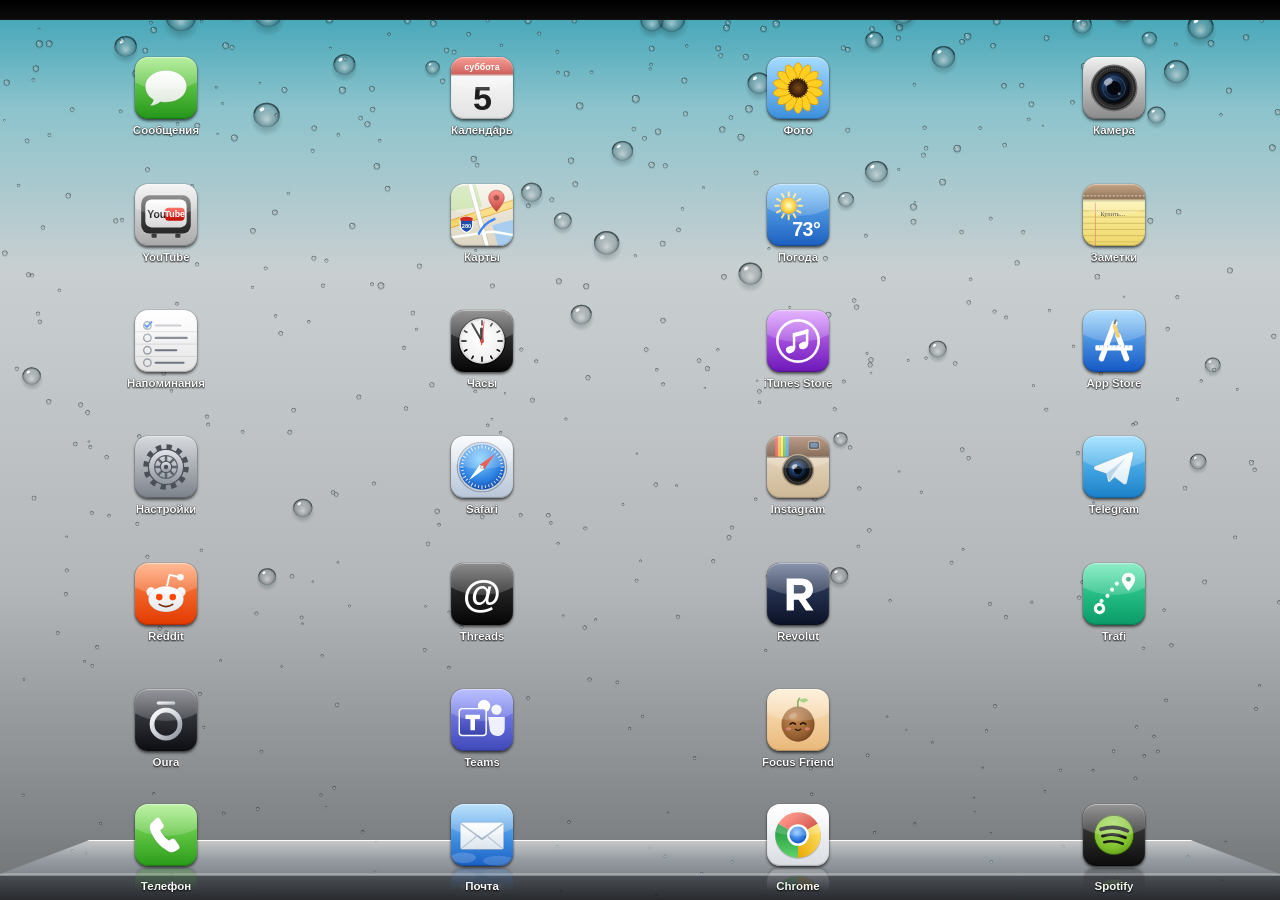
==== index.html @ aa241805 "Water-drops wallpaper and wallpaper picker from Photos Co-Authored-By: Claude Opus 5.5 <noreply@anth" ====
<!doctype html>
<html lang="ru">
<head>
  <meta charset="utf-8">
  <meta name="viewport" content="width=device-width, initial-scale=1, viewport-fit=cover, user-scalable=no">
  <title>Retro 5</title>
  <meta name="apple-mobile-web-app-capable" content="yes">
  <meta name="mobile-web-app-capable" content="yes">
  <meta name="apple-mobile-web-app-title" content="Retro 5">
  <meta name="apple-mobile-web-app-status-bar-style" content="black-translucent">
  <meta name="theme-color" content="#000000">
  <link rel="manifest" href="manifest.webmanifest">
  <link rel="apple-touch-icon" href="apple-touch-icon.png">
  <link rel="stylesheet" href="styles.css">
</head>
<body>
  <canvas id="wall"></canvas>
  <main class="screen">
    <div class="statusbar" aria-hidden="true">
      <span class="sb-time"></span>
      <span class="sb-battery"></span>
    </div>
    <nav class="grid" id="grid"></nav>
    <footer class="dock">
      <div class="shelf"></div>
      <nav class="dock-apps" id="dock"></nav>
    </footer>
  </main>
  <div class="sheet-backdrop" id="sheet" hidden>
    <div class="sheet">
      <button class="btn" id="pick-wall">Выбрать обои из Фото</button>
      <button class="btn" id="reset-wall">Стандартные обои</button>
      <button class="btn cancel" id="cancel-sheet">Отменить</button>
    </div>
  </div>
  <input type="file" id="wall-file" accept="image/*" hidden>
  <script src="wallpaper.js"></script>
  <script src="icons.js"></script>
  <script src="app.js"></script>
</body>
</html>
---- styles.css ----
:root {
  /* Safe areas: the black bar hides the Dynamic Island, the dock covers the home indicator. */
  --sat: env(safe-area-inset-top, 0px);
  --sab: env(safe-area-inset-bottom, 0px);
  --icon: 62px;
  --radius: 13px;
}

/* ?preview simulates the iPhone 16 Pro safe areas in a desktop browser. */
.preview {
  --sat: 62px;
  --sab: 34px;
}

* { box-sizing: border-box; -webkit-tap-highlight-color: transparent; }

html, body {
  margin: 0;
  height: 100%;
  overflow: hidden;
  background: #000;
  font-family: "Helvetica Neue", Helvetica, Arial, sans-serif;
  -webkit-user-select: none;
  user-select: none;
  -webkit-touch-callout: none;
}

#wall {
  position: fixed;
  inset: 0;
  width: 100%;
  height: 100%;
}

.screen {
  position: fixed;
  inset: 0;
  display: flex;
  flex-direction: column;
}

/* iOS draws its real status bar (time, battery) in white on top of this black strip. */
.statusbar {
  flex: none;
  height: max(var(--sat), 20px);
  background: linear-gradient(#000, #0b0b0b);
  border-bottom: 1px solid rgba(255, 255, 255, .08);
  display: flex;
  justify-content: space-between;
  align-items: flex-start;
  padding: 0 30px;
}
.sb-time, .sb-battery { display: none; }
.preview .sb-time, .preview .sb-battery { display: block; margin-top: 18px; color: #fff; font: 600 16px -apple-system, "Helvetica Neue", sans-serif; }
.preview .sb-battery { width: 26px; height: 12px; border: 1.5px solid rgba(255,255,255,.6); border-radius: 4px; padding: 1.5px; margin-top: 21px; }
.preview .sb-battery::after { content: ""; display: block; height: 100%; width: 80%; background: #fff; border-radius: 1.5px; }

.grid {
  flex: 1;
  display: grid;
  grid-template-columns: repeat(4, 1fr);
  grid-template-rows: repeat(6, 1fr);
  padding: 14px 8px 4px;
  min-height: 0;
  touch-action: none;
}

.app {
  display: flex;
  flex-direction: column;
  align-items: center;
  justify-content: center;
  gap: 5px;
  text-decoration: none;
  color: #fff;
  min-width: 0;
  -webkit-user-drag: none;
}

.icon {
  position: relative;
  width: var(--icon);
  height: var(--icon);
  border-radius: var(--radius);
  overflow: hidden;
  box-shadow: 0 2px 3px rgba(0, 0, 0, .6), 0 0 1px rgba(0, 0, 0, .8);
  background: #888;
}
.icon svg { display: block; width: 100%; height: 100%; }

/* Fine bevel on every icon */
.icon::before {
  content: "";
  position: absolute;
  inset: 0;
  border-radius: inherit;
  box-shadow: inset 0 1px 1px rgba(255, 255, 255, .45), inset 0 -1px 1px rgba(0, 0, 0, .25);
  z-index: 2;
  pointer-events: none;
}

/* The iOS 5 gloss: an ellipse of light over the top half */
.icon.gloss::after {
  content: "";
  position: absolute;
  left: -30%;
  width: 160%;
  top: -66%;
  height: 118%;
  border-radius: 50%;
  background: linear-gradient(rgba(255, 255, 255, .72), rgba(255, 255, 255, .16));
  z-index: 1;
  pointer-events: none;
}

.app:active .icon { filter: brightness(.55); }

.label {
  max-width: calc(var(--icon) + 18px);
  font-size: 11.5px;
  font-weight: 700;
  line-height: 1.1;
  white-space: nowrap;
  overflow: hidden;
  text-overflow: ellipsis;
  text-shadow: 0 1px 2px rgba(0, 0, 0, .95), 0 0 1px #000;
}

/* Glass shelf of the dock */
.dock {
  flex: none;
  position: relative;
  height: calc(104px + var(--sab));
}
.shelf {
  position: absolute;
  left: 0;
  right: 0;
  top: 44px;
  bottom: 0;
  clip-path: polygon(7% 0, 93% 0, 100% 34px, 100% 100%, 0 100%, 0 34px);
  background:
    linear-gradient(rgba(255, 255, 255, .95), rgba(255, 255, 255, .95)) top / 100% 1px no-repeat,
    linear-gradient(rgba(255, 255, 255, .58), rgba(220, 232, 245, .32) 18px, rgba(190, 205, 225, .2) 33px,
      rgba(255, 255, 255, .5) 34px, rgba(120, 130, 145, .35) 36px, rgba(40, 45, 55, .55) 60%, rgba(10, 12, 16, .7));
}
.dock-apps {
  position: relative;
  display: grid;
  grid-template-columns: repeat(4, 1fr);
  padding: 8px 8px 0;
}
.dock .app { justify-content: flex-start; gap: 14px; }
.dock .icon {
  -webkit-box-reflect: below 2px linear-gradient(transparent 62%, rgba(255, 255, 255, .28));
}

/* Edit mode: icons jiggle; the one being dragged is lifted */
@keyframes jiggle {
  0% { transform: rotate(-1.8deg); }
  50% { transform: rotate(1.8deg); }
  100% { transform: rotate(-1.8deg); }
}
.editing .grid .icon { animation: jiggle .26s infinite ease-in-out; }
.editing .grid .app:nth-child(2n) .icon { animation-delay: -.13s; }
.editing .grid .app:nth-child(3n) .icon { animation-duration: .3s; }
.app.dragging { position: relative; z-index: 10; }
.app.dragging .icon { animation: none; transform: scale(1.18); opacity: .85; }
.editing .app:active .icon { filter: none; }

/* iOS 5 action sheet for choosing the wallpaper */
.sheet-backdrop {
  position: fixed;
  inset: 0;
  z-index: 50;
  background: rgba(0, 0, 0, .45);
  display: flex;
  align-items: flex-end;
}
.sheet-backdrop[hidden] { display: none; }
.sheet {
  width: 100%;
  display: flex;
  flex-direction: column;
  gap: 10px;
  padding: 20px 20px calc(20px + var(--sab));
  background: linear-gradient(rgba(70, 76, 88, .92), rgba(22, 25, 32, .96));
  border-top: 1px solid rgba(255, 255, 255, .35);
  box-shadow: 0 -2px 8px rgba(0, 0, 0, .5);
  animation: sheet-up .25s ease-out;
}
@keyframes sheet-up { from { transform: translateY(100%); } }
.btn {
  height: 46px;
  border-radius: 10px;
  border: 1px solid #000;
  font: 700 19px "Helvetica Neue", Helvetica, Arial, sans-serif;
  color: #1c1c1c;
  text-shadow: 0 1px 0 rgba(255, 255, 255, .7);
  background: linear-gradient(#ffffff, #ececec 50%, #d9d9d9 51%, #cbcbcb);
  box-shadow: 0 1px 0 rgba(255, 255, 255, .2), inset 0 1px 0 #fff;
}
.btn:active { background: linear-gradient(#5d9df0, #2a6fd8 50%, #1a5fca 51%, #2b72db); color: #fff; text-shadow: none; }
.btn.cancel {
  margin-top: 6px;
  color: #fff;
  text-shadow: 0 -1px 0 rgba(0, 0, 0, .6);
  background: linear-gradient(#727272, #4c4c4c 50%, #3b3b3b 51%, #2c2c2c);
  box-shadow: 0 1px 0 rgba(255, 255, 255, .2), inset 0 1px 0 rgba(255, 255, 255, .35);
}
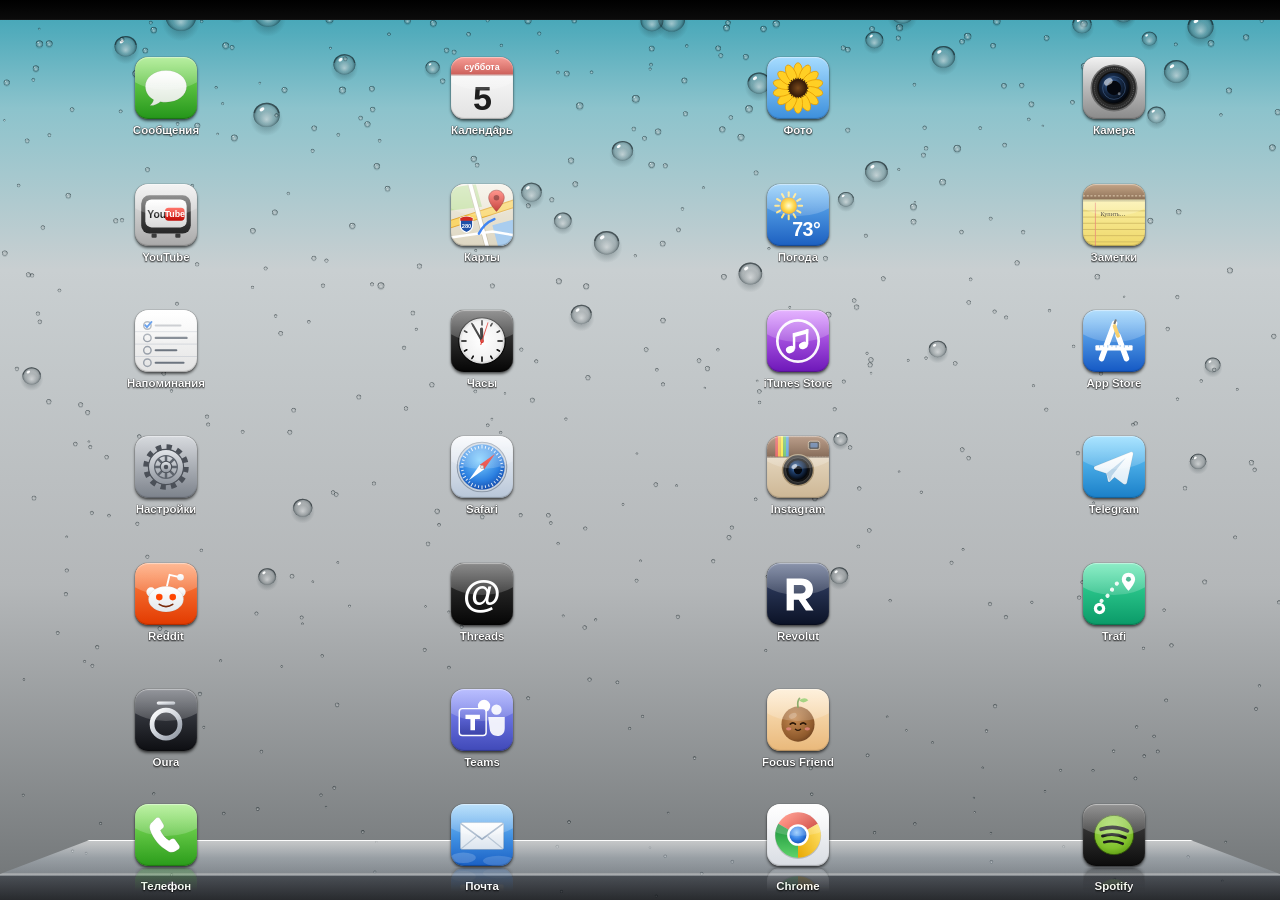
==== commit a6bc1621: "Bust cached home-screen icon Co-Authored-By: Claude Opus 5.5 <noreply@anthropic.com> Claude-Session:" ====
--- a/index.html
+++ b/index.html
@@ -10,7 +10,7 @@
   <meta name="apple-mobile-web-app-status-bar-style" content="black-translucent">
   <meta name="theme-color" content="#000000">
   <link rel="manifest" href="manifest.webmanifest">
-  <link rel="apple-touch-icon" href="apple-touch-icon.png">
+  <link rel="apple-touch-icon" href="apple-touch-icon.png?v=2">
   <link rel="stylesheet" href="styles.css">
 </head>
 <body>
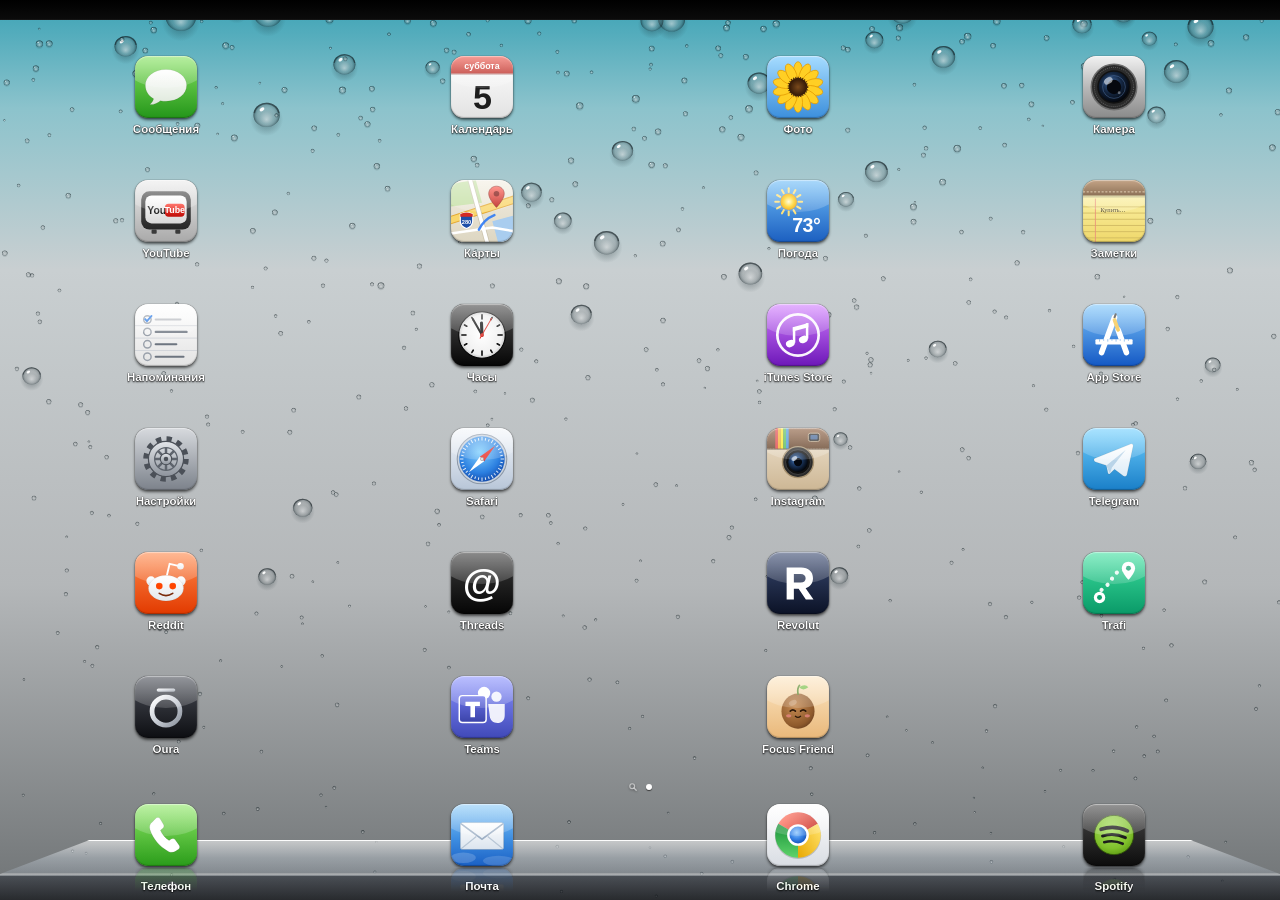
==== commit af4d98b8: "iOS 5 app open/close animation and page indicator with Spotlight magnifier Co-Authored-By: Claude Op" ====
--- a/index.html
+++ b/index.html
@@ -21,11 +21,17 @@
       <span class="sb-battery"></span>
     </div>
     <nav class="grid" id="grid"></nav>
+    <div class="pager" aria-hidden="true">
+      <svg class="lupe" viewBox="0 0 10 10"><circle cx="4" cy="4" r="3" fill="none" stroke="currentColor" stroke-width="1.4"/>
+        <line x1="6.2" y1="6.2" x2="9" y2="9" stroke="currentColor" stroke-width="1.6" stroke-linecap="round"/></svg>
+      <span class="dot"></span>
+    </div>
     <footer class="dock">
       <div class="shelf"></div>
       <nav class="dock-apps" id="dock"></nav>
     </footer>
   </main>
+  <div class="launch" id="launch" hidden></div>
   <div class="sheet-backdrop" id="sheet" hidden>
     <div class="sheet">
       <button class="btn" id="pick-wall">Выбрать обои из Фото</button>
--- a/styles.css
+++ b/styles.css
@@ -60,7 +60,7 @@
   display: grid;
   grid-template-columns: repeat(4, 1fr);
   grid-template-rows: repeat(6, 1fr);
-  padding: 14px 8px 4px;
+  padding: 14px 8px 0;
   min-height: 0;
   touch-action: none;
 }
@@ -146,11 +146,13 @@
 }
 .dock-apps {
   position: relative;
-  display: grid;
-  grid-template-columns: repeat(4, 1fr);
+  display: flex;
+  justify-content: center;
   padding: 8px 8px 0;
-}
-.dock .app { justify-content: flex-start; gap: 14px; }
+  min-height: 100px;
+  touch-action: none;
+}
+.dock .app { flex: 0 0 25%; justify-content: flex-start; gap: 14px; }
 .dock .icon {
   -webkit-box-reflect: below 2px linear-gradient(transparent 62%, rgba(255, 255, 255, .28));
 }
@@ -161,12 +163,14 @@
   50% { transform: rotate(1.8deg); }
   100% { transform: rotate(-1.8deg); }
 }
-.editing .grid .icon { animation: jiggle .26s infinite ease-in-out; }
-.editing .grid .app:nth-child(2n) .icon { animation-delay: -.13s; }
-.editing .grid .app:nth-child(3n) .icon { animation-duration: .3s; }
+.editing .icon { animation: jiggle .26s infinite ease-in-out; }
+.editing .app:nth-child(2n) .icon { animation-delay: -.13s; }
+.editing .app:nth-child(3n) .icon { animation-duration: .3s; }
 .app.dragging { position: relative; z-index: 10; }
 .app.dragging .icon { animation: none; transform: scale(1.18); opacity: .85; }
+.app.dragging .label { visibility: hidden; }
 .editing .app:active .icon { filter: none; }
+.app.swap-target .icon { filter: brightness(.55); }
 
 /* iOS 5 action sheet for choosing the wallpaper */
 .sheet-backdrop {
@@ -208,3 +212,30 @@
   background: linear-gradient(#727272, #4c4c4c 50%, #3b3b3b 51%, #2c2c2c);
   box-shadow: 0 1px 0 rgba(255, 255, 255, .2), inset 0 1px 0 rgba(255, 255, 255, .35);
 }
+
+/* Page indicator above the dock: Spotlight magnifier and the single page dot */
+.pager {
+  flex: none;
+  height: 18px;
+  display: flex;
+  justify-content: center;
+  align-items: center;
+  gap: 9px;
+}
+.pager .lupe { width: 8px; height: 8px; color: rgba(255, 255, 255, .55); filter: drop-shadow(0 1px 1px rgba(0, 0, 0, .6)); }
+.pager .dot { width: 6px; height: 6px; border-radius: 50%; background: #fff; box-shadow: 0 1px 1px rgba(0, 0, 0, .6); }
+
+/* Opening an app, as in iOS 4–6: the app grows out of its icon over the home screen */
+.launch {
+  position: fixed;
+  z-index: 40;
+  background: #000;
+  overflow: hidden;
+  display: flex;
+  align-items: center;
+  justify-content: center;
+  transition: all .38s ease-in;
+}
+.launch[hidden] { display: none; }
+.launch .icon { transition: opacity .3s ease-in; box-shadow: none; }
+.launch.full .icon { opacity: 0; }
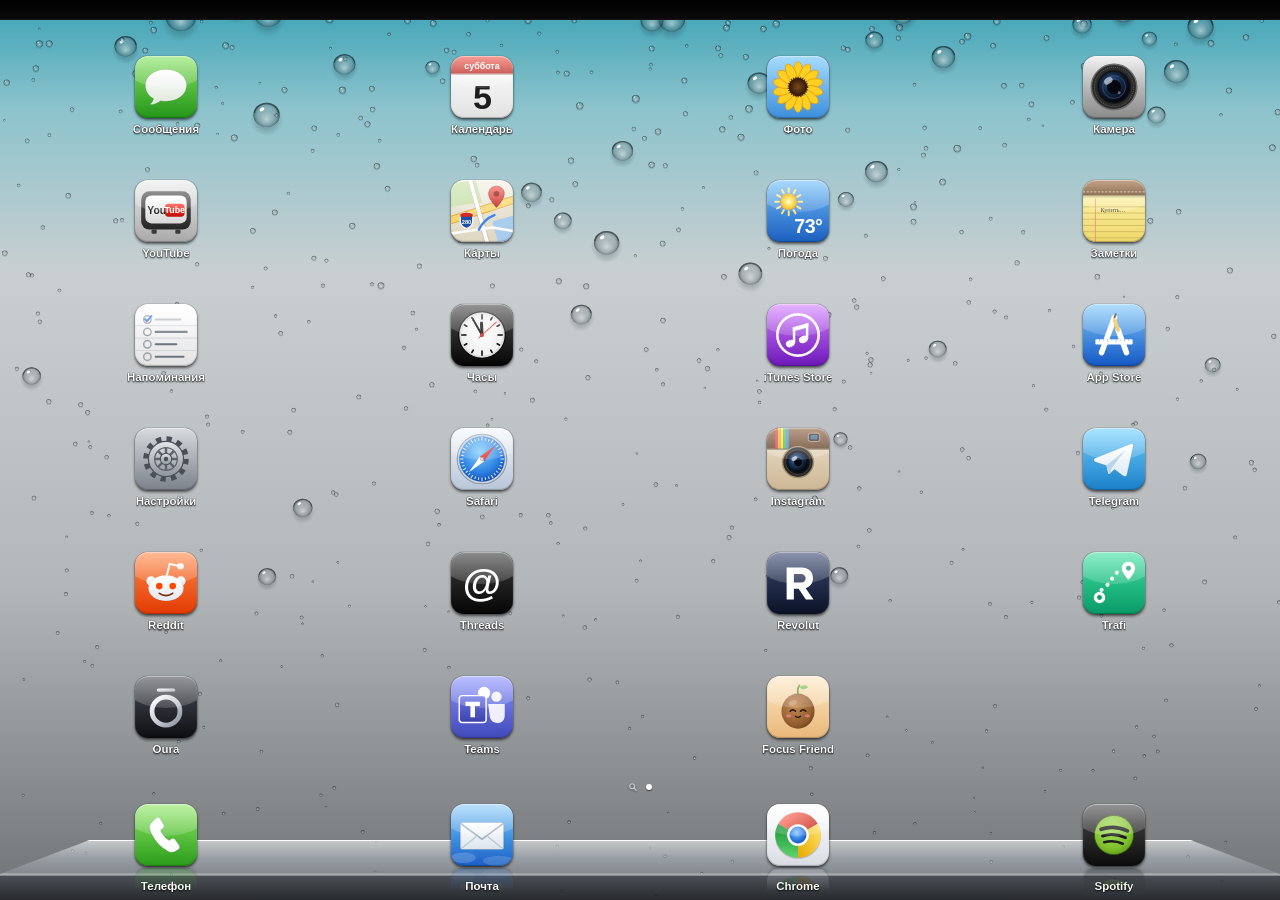
==== commit 78e38238: "Live weather on the Weather icon Co-Authored-By: Claude Opus 5.5 <noreply@anthropic.com> Claude-Sess" ====
--- a/index.html
+++ b/index.html
@@ -42,6 +42,7 @@
   <input type="file" id="wall-file" accept="image/*" hidden>
   <script src="wallpaper.js"></script>
   <script src="icons.js"></script>
+  <script src="weather.js"></script>
   <script src="app.js"></script>
 </body>
 </html>
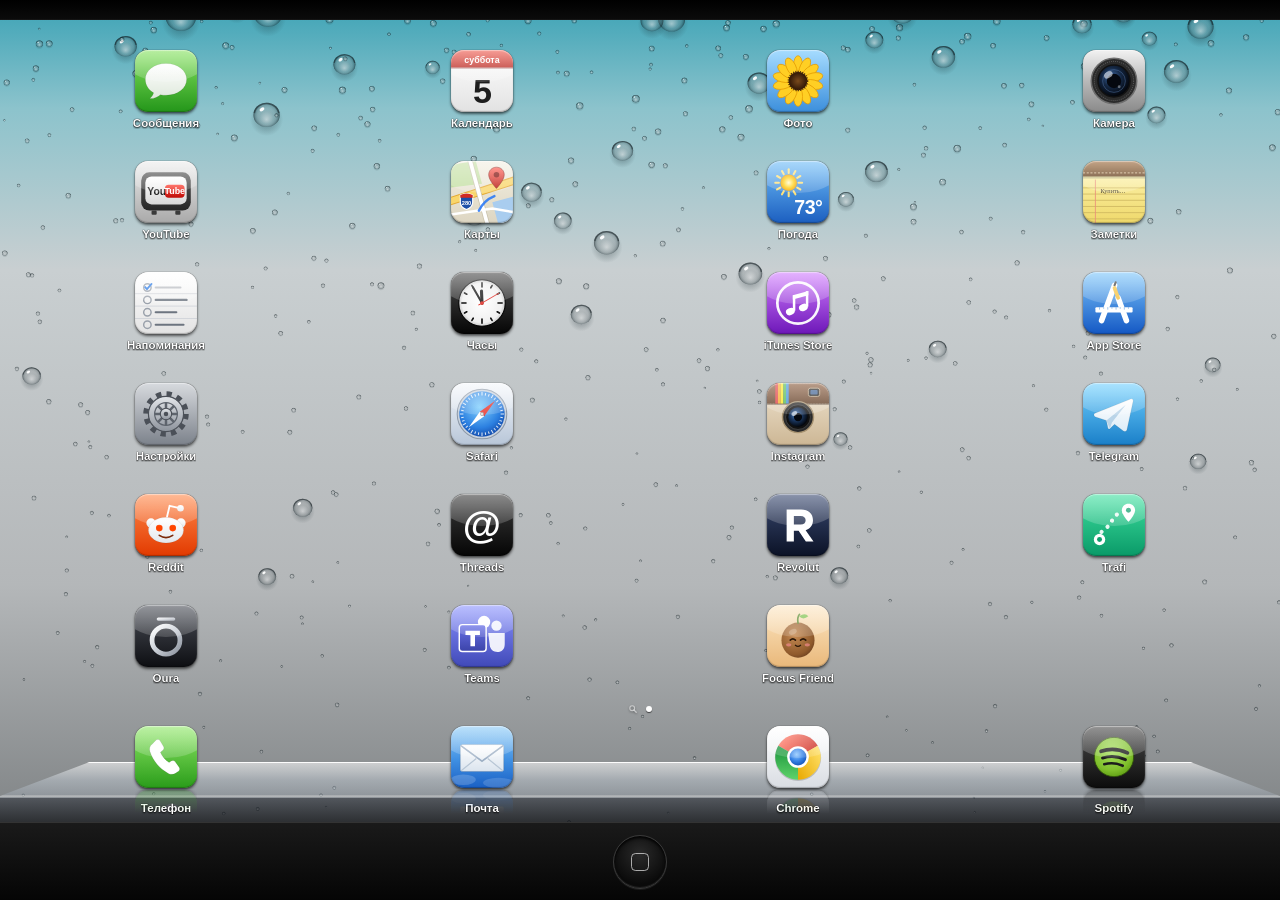
==== commit d84f398b: "iPhone 4s chin with a clicking Home button and haptic feedback Co-Authored-By: Claude Opus 5.5 <nore" ====
--- a/index.html
+++ b/index.html
@@ -30,6 +30,10 @@
       <div class="shelf"></div>
       <nav class="dock-apps" id="dock"></nav>
     </footer>
+    <div class="chin">
+      <button class="home-btn" id="home-btn" aria-label="Домой"><span></span></button>
+      <label class="haptic" aria-hidden="true"><input type="checkbox" switch id="haptic"></label>
+    </div>
   </main>
   <div class="launch" id="launch" hidden></div>
   <div class="sheet-backdrop" id="sheet" hidden>
--- a/styles.css
+++ b/styles.css
@@ -130,7 +130,7 @@
 .dock {
   flex: none;
   position: relative;
-  height: calc(104px + var(--sab));
+  height: 104px;
 }
 .shelf {
   position: absolute;
@@ -239,3 +239,40 @@
 .launch[hidden] { display: none; }
 .launch .icon { transition: opacity .3s ease-in; box-shadow: none; }
 .launch.full .icon { opacity: 0; }
+
+/* The iPhone 4s chin with its Home button */
+.chin {
+  flex: none;
+  height: calc(78px + var(--sab));
+  padding-top: 12px;
+  display: flex;
+  justify-content: center;
+  align-items: flex-start;
+  background: linear-gradient(#1a1a1a, #050505);
+  border-top: 1px solid #333;
+}
+.home-btn {
+  width: 54px;
+  height: 54px;
+  padding: 0;
+  border-radius: 50%;
+  border: 1.5px solid #3a3a3a;
+  background: radial-gradient(circle at 50% 35%, #2a2a2a, #0a0a0a 70%);
+  box-shadow: inset 0 2px 3px rgba(0, 0, 0, .9), inset 0 -1px 1px rgba(255, 255, 255, .12), 0 1px 0 rgba(255, 255, 255, .08);
+  display: flex;
+  align-items: center;
+  justify-content: center;
+  transition: transform .06s;
+}
+.home-btn span {
+  width: 18px;
+  height: 18px;
+  border: 1.6px solid rgba(220, 220, 220, .75);
+  border-radius: 4.5px;
+}
+.home-btn.pressed {
+  transform: scale(.95);
+  background: radial-gradient(circle at 50% 40%, #1c1c1c, #050505 70%);
+  box-shadow: inset 0 3px 5px rgba(0, 0, 0, 1), 0 1px 0 rgba(255, 255, 255, .06);
+}
+.haptic { position: absolute; width: 0; height: 0; overflow: hidden; opacity: 0; }
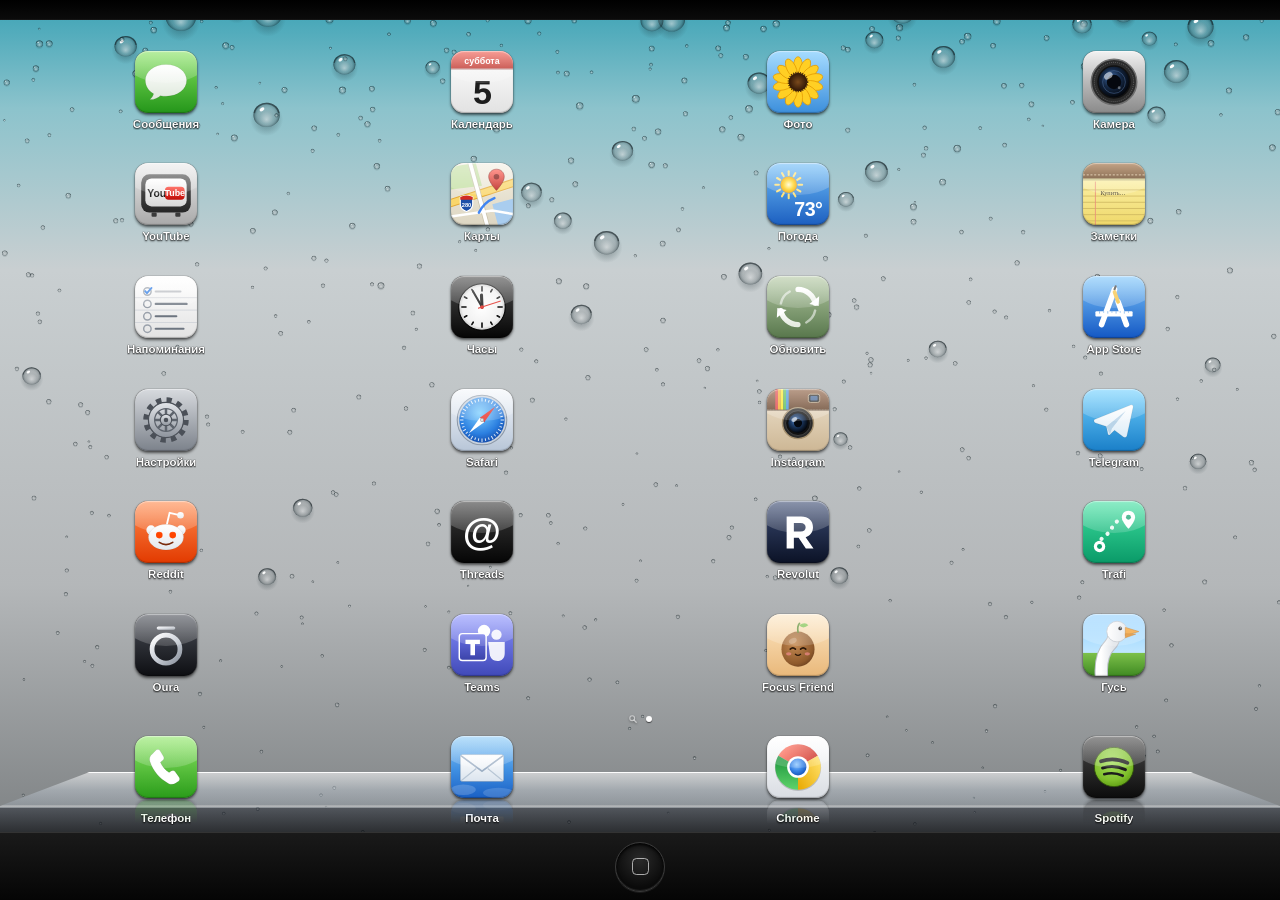
==== commit 522f6107: "Add the goose: wanders, honks, steals icons, leaves notes and footprints, runs to food Co-Authored-B" ====
--- a/index.html
+++ b/index.html
@@ -48,5 +48,6 @@
   <script src="icons.js"></script>
   <script src="weather.js"></script>
   <script src="app.js"></script>
+  <script src="goose.js"></script>
 </body>
 </html>
--- a/styles.css
+++ b/styles.css
@@ -14,10 +14,13 @@
 
 * { box-sizing: border-box; -webkit-tap-highlight-color: transparent; }
 
+/* The page is a document as tall as the whole display (like a normal scrolling site), because
+   iOS 26 home-screen web apps clip fixed layers at a window height shorter than the screen. */
 html, body {
   margin: 0;
-  height: 100%;
+  height: var(--app-h, 100%);
   overflow: hidden;
+  overscroll-behavior: none;
   background: #000;
   font-family: "Helvetica Neue", Helvetica, Arial, sans-serif;
   -webkit-user-select: none;
@@ -25,16 +28,22 @@
   -webkit-touch-callout: none;
 }
 
+body { position: relative; }
+
 #wall {
-  position: fixed;
-  inset: 0;
+  position: absolute;
+  top: 0;
+  left: 0;
   width: 100%;
-  height: 100%;
+  height: var(--app-h, 100%);
 }
 
 .screen {
-  position: fixed;
-  inset: 0;
+  position: absolute;
+  top: 0;
+  left: 0;
+  width: 100%;
+  height: var(--app-h, 100%);
   display: flex;
   flex-direction: column;
 }
@@ -243,17 +252,18 @@
 /* The iPhone 4s chin with its Home button */
 .chin {
   flex: none;
-  height: calc(78px + var(--sab));
-  padding-top: 12px;
-  display: flex;
-  justify-content: center;
-  align-items: flex-start;
+  height: calc(68px + var(--sab));
+  /* centered in the chin, just clear of the home indicator however tall iOS makes the inset */
+  padding-bottom: min(var(--sab), 16px);
+  display: flex;
+  justify-content: center;
+  align-items: center;
   background: linear-gradient(#1a1a1a, #050505);
   border-top: 1px solid #333;
 }
 .home-btn {
-  width: 54px;
-  height: 54px;
+  width: 50px;
+  height: 50px;
   padding: 0;
   border-radius: 50%;
   border: 1.5px solid #3a3a3a;
@@ -265,8 +275,8 @@
   transition: transform .06s;
 }
 .home-btn span {
-  width: 18px;
-  height: 18px;
+  width: 17px;
+  height: 17px;
   border: 1.6px solid rgba(220, 220, 220, .75);
   border-radius: 4.5px;
 }
@@ -276,3 +286,91 @@
   box-shadow: inset 0 3px 5px rgba(0, 0, 0, 1), 0 1px 0 rgba(255, 255, 255, .06);
 }
 .haptic { position: absolute; width: 0; height: 0; overflow: hidden; opacity: 0; }
+
+/* "Обновить" turns its arrows while the cache is cleared */
+@keyframes spin { to { transform: rotate(360deg); } }
+.icon.spinning .rf-arrows { transform-origin: 30px 30px; animation: spin .7s linear infinite; }
+
+/* --- The goose --- */
+.goose-tracks, .goose-layer { position: absolute; inset: 0; pointer-events: none; }
+.goose-layer { z-index: 20; }
+.goose {
+  position: absolute;
+  left: 0;
+  top: 0;
+  width: 64px;
+  height: 64px;
+  pointer-events: auto;
+  filter: drop-shadow(0 1px 1px rgba(0, 0, 0, .35));
+}
+.goose svg { display: block; width: 100%; height: 100%; }
+.goose g { transform-box: view-box; }
+.gs-neck { transform-origin: 43px 34px; transition: transform .25s ease; }
+.goose.pecking .gs-neck { animation: peck .7s ease-in-out infinite; }
+@keyframes peck { 0%, 100% { transform: rotate(0); } 45%, 60% { transform: rotate(72deg); } }
+.gs-beak-bottom { transform-origin: 53px 14.5px; transition: transform .08s; }
+.goose.honking .gs-beak-bottom { transform: rotate(22deg); }
+.goose.honking .gs-neck { transform: rotate(-12deg); }
+.gs-leg-a { transform-origin: 29px 46px; }
+.gs-leg-b { transform-origin: 36px 46px; }
+.goose.walking .gs-leg-a { animation: stride .36s ease-in-out infinite; }
+.goose.walking .gs-leg-b { animation: stride .36s ease-in-out infinite reverse; }
+.goose.running .gs-leg-a, .goose.running .gs-leg-b { animation-duration: .18s; }
+@keyframes stride { 0%, 100% { transform: rotate(-24deg); } 50% { transform: rotate(24deg); } }
+.goose.walking svg { animation: waddle .36s ease-in-out infinite; }
+.goose.running svg { animation-duration: .18s; }
+@keyframes waddle { 50% { translate: 0 -1.5px; } }
+
+.goose-print {
+  position: absolute;
+  left: 0;
+  top: 0;
+  width: 9px;
+  height: 8px;
+  background: radial-gradient(ellipse at 50% 100%, rgba(120, 80, 30, .45) 30%, transparent 32%),
+    conic-gradient(from -35deg at 50% 100%, rgba(120, 80, 30, .45) 0 70deg, transparent 0);
+  border-radius: 40% 40% 50% 50%;
+  animation: print-fade 2.6s linear forwards;
+}
+@keyframes print-fade { from { opacity: .9; } to { opacity: 0; } }
+
+.app.carried { position: relative; z-index: 19; }
+.app.carried .label { visibility: hidden; }
+
+.goose-food {
+  position: absolute;
+  width: 22px;
+  height: 12px;
+  animation: thrown .45s ease-out;
+}
+.goose-food i {
+  position: absolute;
+  width: 7px;
+  height: 5px;
+  border-radius: 40%;
+  background: linear-gradient(#f3d9a4, #c9944b);
+  box-shadow: 0 1px 1px rgba(0, 0, 0, .35);
+  transition: opacity .25s, transform .25s;
+}
+.goose-food i:nth-child(1) { left: 0; top: 4px; }
+.goose-food i:nth-child(2) { left: 7px; top: 0; }
+.goose-food i:nth-child(3) { left: 13px; top: 5px; }
+.goose-food i:nth-child(4) { left: 6px; top: 7px; }
+.goose-food i.eaten { opacity: 0; transform: scale(.3); }
+@keyframes thrown { from { transform: translateY(-160px) scale(1.4); opacity: 0; } 60% { opacity: 1; } }
+
+.goose-note {
+  position: absolute;
+  padding: 8px 10px;
+  max-width: 120px;
+  pointer-events: auto;
+  background: linear-gradient(#fff8b8, #f2df78);
+  color: #3b3326;
+  font: 15px "Marker Felt", "Noteworthy", cursive;
+  box-shadow: 0 2px 4px rgba(0, 0, 0, .4);
+  transform: rotate(var(--tilt));
+  animation: note-in .3s ease-out;
+  transition: opacity .3s, transform .3s;
+}
+.goose-note.gone { opacity: 0; transform: rotate(var(--tilt)) scale(.6); }
+@keyframes note-in { from { transform: rotate(var(--tilt)) scale(.4); opacity: 0; } }
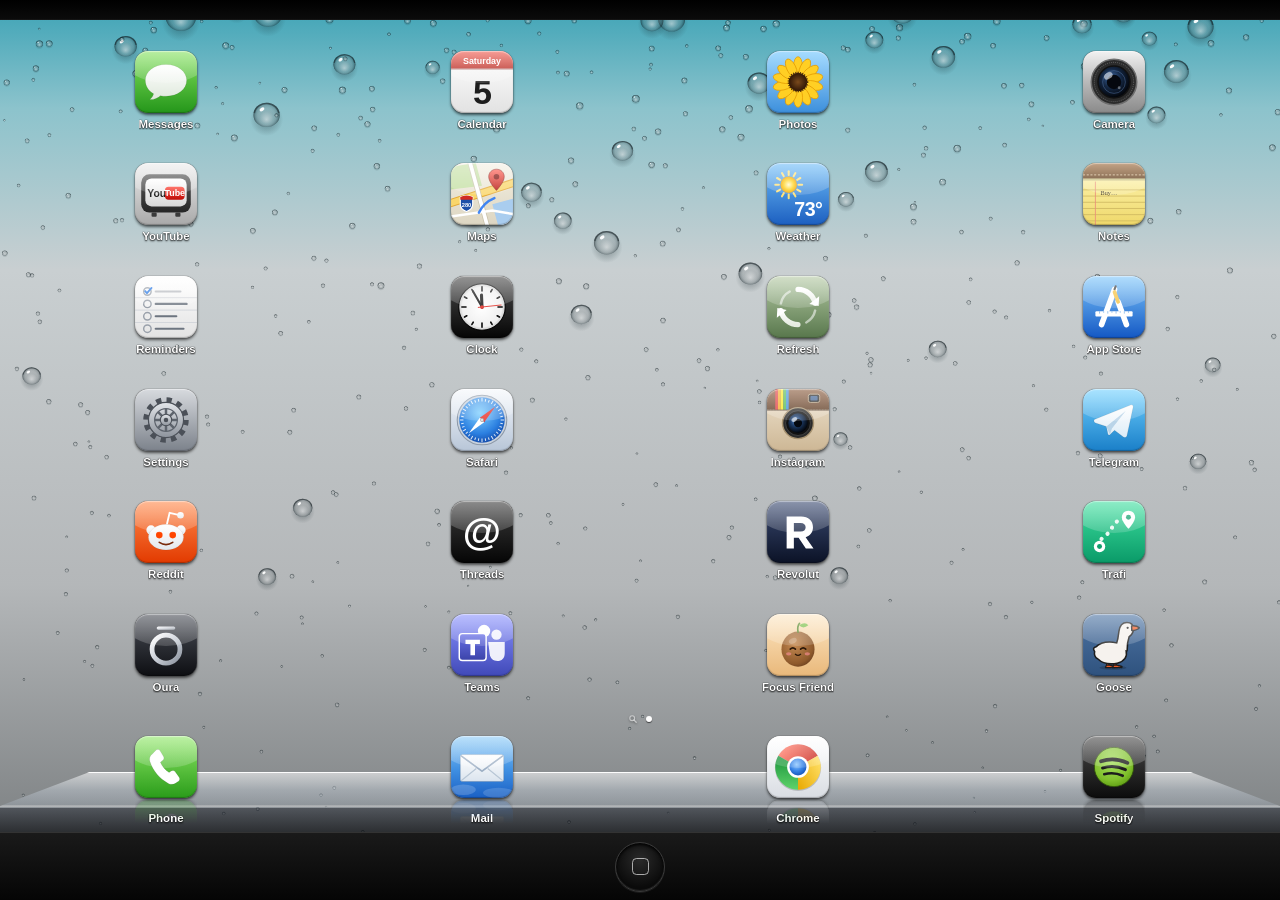
==== commit f3c094d5: "Icon labels and texts in the phone's language (10 languages, English fallback) Co-Authored-By: Claud" ====
--- a/index.html
+++ b/index.html
@@ -1,5 +1,5 @@
 <!doctype html>
-<html lang="ru">
+<html lang="en">
 <head>
   <meta charset="utf-8">
   <meta name="viewport" content="width=device-width, initial-scale=1, viewport-fit=cover, user-scalable=no">
@@ -44,6 +44,7 @@
     </div>
   </div>
   <input type="file" id="wall-file" accept="image/*" hidden>
+  <script src="i18n.js"></script>
   <script src="wallpaper.js"></script>
   <script src="icons.js"></script>
   <script src="weather.js"></script>
--- a/styles.css
+++ b/styles.css
@@ -301,35 +301,26 @@
   width: 64px;
   height: 64px;
   pointer-events: auto;
-  filter: drop-shadow(0 1px 1px rgba(0, 0, 0, .35));
-}
-.goose svg { display: block; width: 100%; height: 100%; }
+}
+.goose svg { display: block; width: 100%; height: 100%; overflow: visible; }
+/* a generous invisible hit area, so a poke at the goose doesn't land on the icon under it */
+.goose::before { content: ""; position: absolute; inset: -14px -16px -8px; border-radius: 40%; }
 .goose g { transform-box: view-box; }
-.gs-neck { transform-origin: 43px 34px; transition: transform .25s ease; }
+.gs-neck { transform-origin: 37px 42px; transition: transform .25s ease; }
 .goose.pecking .gs-neck { animation: peck .7s ease-in-out infinite; }
-@keyframes peck { 0%, 100% { transform: rotate(0); } 45%, 60% { transform: rotate(72deg); } }
-.gs-beak-bottom { transform-origin: 53px 14.5px; transition: transform .08s; }
-.goose.honking .gs-beak-bottom { transform: rotate(22deg); }
+@keyframes peck { 0%, 100% { transform: rotate(0); } 45%, 60% { transform: rotate(82deg); } }
+.gs-beak-bottom { transform-origin: 50.5px 17px; transition: transform .08s; }
+.goose.honking .gs-beak-bottom { transform: rotate(24deg); }
 .goose.honking .gs-neck { transform: rotate(-12deg); }
-.gs-leg-a { transform-origin: 29px 46px; }
-.gs-leg-b { transform-origin: 36px 46px; }
-.goose.walking .gs-leg-a { animation: stride .36s ease-in-out infinite; }
-.goose.walking .gs-leg-b { animation: stride .36s ease-in-out infinite reverse; }
-.goose.running .gs-leg-a, .goose.running .gs-leg-b { animation-duration: .18s; }
-@keyframes stride { 0%, 100% { transform: rotate(-24deg); } 50% { transform: rotate(24deg); } }
-.goose.walking svg { animation: waddle .36s ease-in-out infinite; }
-.goose.running svg { animation-duration: .18s; }
-@keyframes waddle { 50% { translate: 0 -1.5px; } }
 
 .goose-print {
   position: absolute;
   left: 0;
   top: 0;
-  width: 9px;
-  height: 8px;
-  background: radial-gradient(ellipse at 50% 100%, rgba(120, 80, 30, .45) 30%, transparent 32%),
-    conic-gradient(from -35deg at 50% 100%, rgba(120, 80, 30, .45) 0 70deg, transparent 0);
-  border-radius: 40% 40% 50% 50%;
+  width: 10px;
+  height: 10px;
+  /* a webbed three-toed goose foot, toes pointing the way it walked */
+  background: url("data:image/svg+xml,%3Csvg xmlns='http://www.w3.org/2000/svg' viewBox='0 0 10 10'%3E%3Cpath d='M5 9.5 L1 1.5 Q3 3 5 1 Q7 3 9 1.5 Z' fill='%23785028' fill-opacity='.5'/%3E%3Cpath d='M5 9.5 L1 1.5 M5 9.5 L5 1 M5 9.5 L9 1.5' stroke='%23785028' stroke-opacity='.7' stroke-width='.9' stroke-linecap='round' fill='none'/%3E%3C/svg%3E") center / contain no-repeat;
   animation: print-fade 2.6s linear forwards;
 }
 @keyframes print-fade { from { opacity: .9; } to { opacity: 0; } }
@@ -352,10 +343,6 @@
   box-shadow: 0 1px 1px rgba(0, 0, 0, .35);
   transition: opacity .25s, transform .25s;
 }
-.goose-food i:nth-child(1) { left: 0; top: 4px; }
-.goose-food i:nth-child(2) { left: 7px; top: 0; }
-.goose-food i:nth-child(3) { left: 13px; top: 5px; }
-.goose-food i:nth-child(4) { left: 6px; top: 7px; }
 .goose-food i.eaten { opacity: 0; transform: scale(.3); }
 @keyframes thrown { from { transform: translateY(-160px) scale(1.4); opacity: 0; } 60% { opacity: 1; } }
 
@@ -374,3 +361,122 @@
 }
 .goose-note.gone { opacity: 0; transform: rotate(var(--tilt)) scale(.6); }
 @keyframes note-in { from { transform: rotate(var(--tilt)) scale(.4); opacity: 0; } }
+
+/* front / back / side views */
+.goose .gs-view { position: absolute; inset: 0; display: none; }
+.goose[data-view="side"] .view-side, .goose[data-view="front"] .view-front, .goose[data-view="back"] .view-back { display: block; }
+.goose .gs-mouth { display: none; }
+.goose.honking .gs-mouth { display: inline; }
+.goose.honking .gs-beak-front { transform: translateY(-2px); transform-box: view-box; }
+
+/* angry goose: frowning brows and a little shake */
+.goose .gs-brow { display: none; }
+.goose.angry .gs-brow { display: inline; }
+.goose.angry .gs-view { animation: fume .16s linear infinite; }
+@keyframes fume { 0%, 100% { rotate: -3deg; } 50% { rotate: 3deg; } }
+
+/* tail wag: a quick shake of the tail tuft */
+.gs-tail { transform-origin: 13.5px 40px; }
+.gs-tail-back { transform-origin: 32px 47px; }
+.goose.wagging .gs-tail { animation: wag .9s ease-in-out; }
+.goose.wagging .gs-tail-back { animation-name: wag-back; }
+@keyframes wag {
+  0%, 100% { transform: rotate(0); }
+  12% { transform: rotate(18deg); } 26% { transform: rotate(-12deg); } 40% { transform: rotate(16deg); }
+  54% { transform: rotate(-10deg); } 68% { transform: rotate(10deg); } 82% { transform: rotate(-5deg); }
+}
+@keyframes wag-back {
+  0%, 100% { transform: rotate(0); }
+  12% { transform: rotate(-22deg); } 26% { transform: rotate(22deg); } 40% { transform: rotate(-18deg); }
+  54% { transform: rotate(18deg); } 68% { transform: rotate(-10deg); } 82% { transform: rotate(8deg); }
+}
+
+/* icons the goose left lying around in a fury */
+.app.scattered { position: relative; z-index: 18; }
+/* in a fury the head flushes pink (faded in goose.js) and sparks fly above it */
+.goose .gs-blush { opacity: 0; }
+.goose-sparks { position: absolute; left: 0; right: 0; top: -18px; height: 20px; pointer-events: none; }
+.goose-sparks i {
+  position: absolute;
+  bottom: 0;
+  width: var(--size);
+  height: var(--size);
+  clip-path: polygon(50% 0, 62% 38%, 100% 50%, 62% 62%, 50% 100%, 38% 62%, 0 50%, 38% 38%);
+  filter: drop-shadow(0 0 2px rgba(255, 90, 40, .95)) drop-shadow(0 0 3px rgba(255, 210, 80, .8));
+  animation: spark 1s ease-out forwards;
+}
+@keyframes spark {
+  from { transform: translate(0, 0) scale(1) rotate(0); opacity: 1; }
+  to { transform: translate(var(--drift), -24px) scale(.4) rotate(90deg); opacity: 0; }
+}
+
+/* fed while angry: still frowning while it walks to the food */
+.goose.grumpy .gs-brow { display: inline; }
+
+/* tapping an icon the goose won't let you open */
+.icon.denied { animation: deny .32s ease-in-out; }
+@keyframes deny { 0%, 100% { translate: 0; } 20% { translate: -4px; } 40% { translate: 4px; } 60% { translate: -3px; } 80% { translate: 2px; } }
+
+/* --- sleep --- */
+.goose .gs-eye-shut { display: none; }
+.goose.sleeping .gs-eye, .goose.sleeping .gs-brow, .goose.sleeping .gs-beak { display: none; } /* beak tucked into the feathers */
+.goose.sleeping .gs-eye-shut { display: inline; }
+.goose.sleeping .gs-leg { display: none; }
+.goose.sleeping .view-side { translate: 0 7px; animation: breathe 3.2s ease-in-out infinite; }
+.goose.sleeping .gs-neck { transform: rotate(-68deg); transition: transform .8s ease; }
+@keyframes breathe { 50% { scale: 1.025 .975; } }
+.goose-zzz { position: absolute; left: 0; right: 0; top: 0; height: 0; pointer-events: none; }
+.goose-zzz i {
+  position: absolute;
+  top: 6px;
+  font: italic 800 15px "Helvetica Neue", sans-serif;
+  color: #3a4756;
+  text-shadow: 0 0 2px #fff, 0 0 3px #fff;
+  animation: zzz 2.6s ease-out forwards;
+}
+@keyframes zzz {
+  from { transform: translate(0, 0) scale(.6); opacity: 0; }
+  20% { opacity: 1; }
+  to { transform: translate(14px, -34px) scale(1.3); opacity: 0; }
+}
+.goose.startled .gs-view { animation: startle .45s ease-out; }
+@keyframes startle { 30% { translate: 0 -10px; } 60% { translate: 0 0; } 80% { translate: 0 -3px; } }
+.goose.stretching .gs-neck { animation: stretch-neck 1.6s ease-in-out; }
+.goose.stretching .view-side { animation: stretch-body 1.6s ease-in-out; }
+@keyframes stretch-neck { 30%, 65% { transform: rotate(-16deg) scale(1, 1.08); } }
+@keyframes stretch-body { 30%, 65% { scale: 1.05 .96; } }
+
+/* --- jealousy: neck stretched low and forward, beak open --- */
+.goose.hissing .gs-neck { transform: rotate(34deg); }
+.goose.hissing .gs-beak-bottom { transform: rotate(26deg); }
+.goose.hissing .view-side { animation: fume .12s linear infinite; }
+
+/* --- puddles --- */
+.goose-puddle {
+  position: absolute;
+  width: 60px;
+  height: 18px;
+  border-radius: 50%;
+  background: radial-gradient(ellipse at 40% 35%, rgba(255, 255, 255, .55), transparent 35%),
+    radial-gradient(ellipse, rgba(70, 140, 205, .55), rgba(60, 120, 185, .4) 60%, rgba(60, 120, 185, 0) 72%);
+  animation: puddle-in .8s ease-out;
+  transition: transform 5s ease-in, opacity 5s ease-in;
+}
+.goose-puddle.drying { transform: scale(.3); opacity: 0; }
+@keyframes puddle-in { from { transform: scale(.2); opacity: 0; } }
+.goose.splashing .view-side { animation: hop .32s ease-in-out infinite; }
+@keyframes hop { 50% { translate: 0 -6px; } }
+.goose-drop {
+  position: absolute;
+  width: 4px;
+  height: 4px;
+  border-radius: 50%;
+  background: rgba(90, 160, 225, .9);
+  box-shadow: 0 0 1px rgba(255, 255, 255, .9) inset;
+  animation: drop .6s ease-out forwards;
+}
+@keyframes drop {
+  50% { transform: translate(calc(var(--dx) * .6), var(--dy)); }
+  to { transform: translate(var(--dx), 4px); opacity: 0; }
+}
+.goose-print.wet { filter: hue-rotate(170deg) saturate(2.5) brightness(.9); }
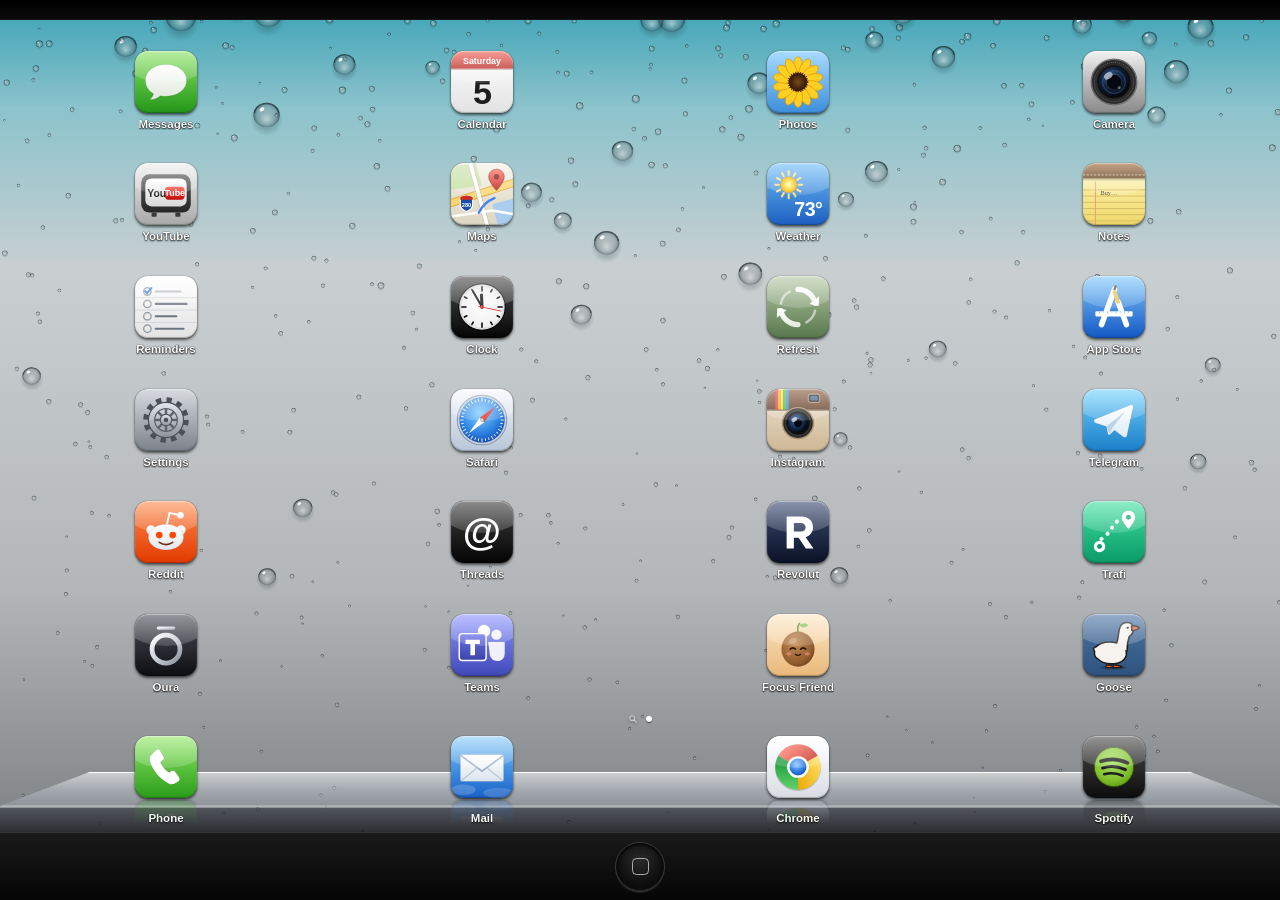
==== commit 1ead240c: "Security: Content-Security-Policy (own scripts, weather API only); weather location rounded to ~10 k" ====
--- a/index.html
+++ b/index.html
@@ -2,6 +2,10 @@
 <html lang="en">
 <head>
   <meta charset="utf-8">
+  <!-- Retro 5 runs only its own scripts and talks to nothing but the weather service. -->
+  <meta http-equiv="Content-Security-Policy" content="default-src 'self'; script-src 'self'; style-src 'self' 'unsafe-inline';
+    img-src 'self' data: blob:; connect-src 'self' https://api.open-meteo.com; worker-src 'self'; manifest-src 'self';
+    object-src 'none'; base-uri 'none'; form-action 'none'">
   <meta name="viewport" content="width=device-width, initial-scale=1, viewport-fit=cover, user-scalable=no">
   <title>Retro 5</title>
   <meta name="apple-mobile-web-app-capable" content="yes">
